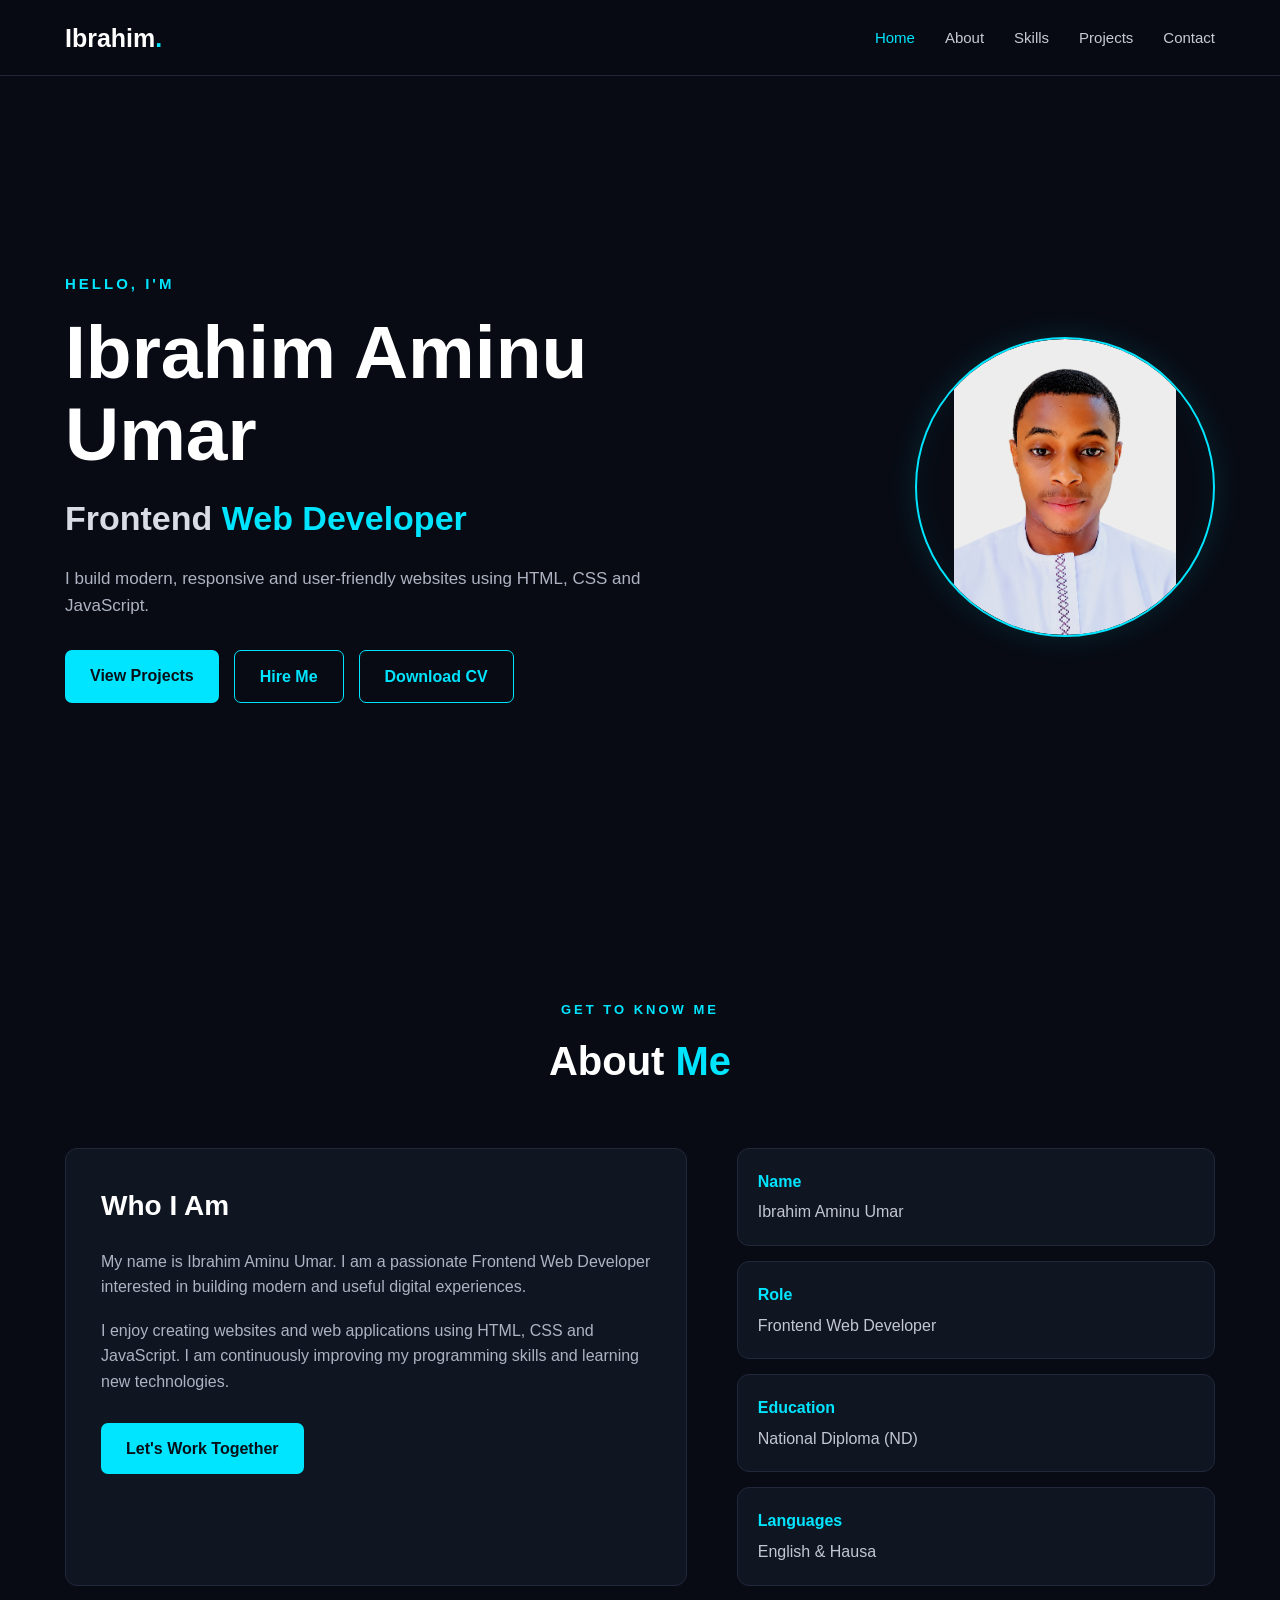
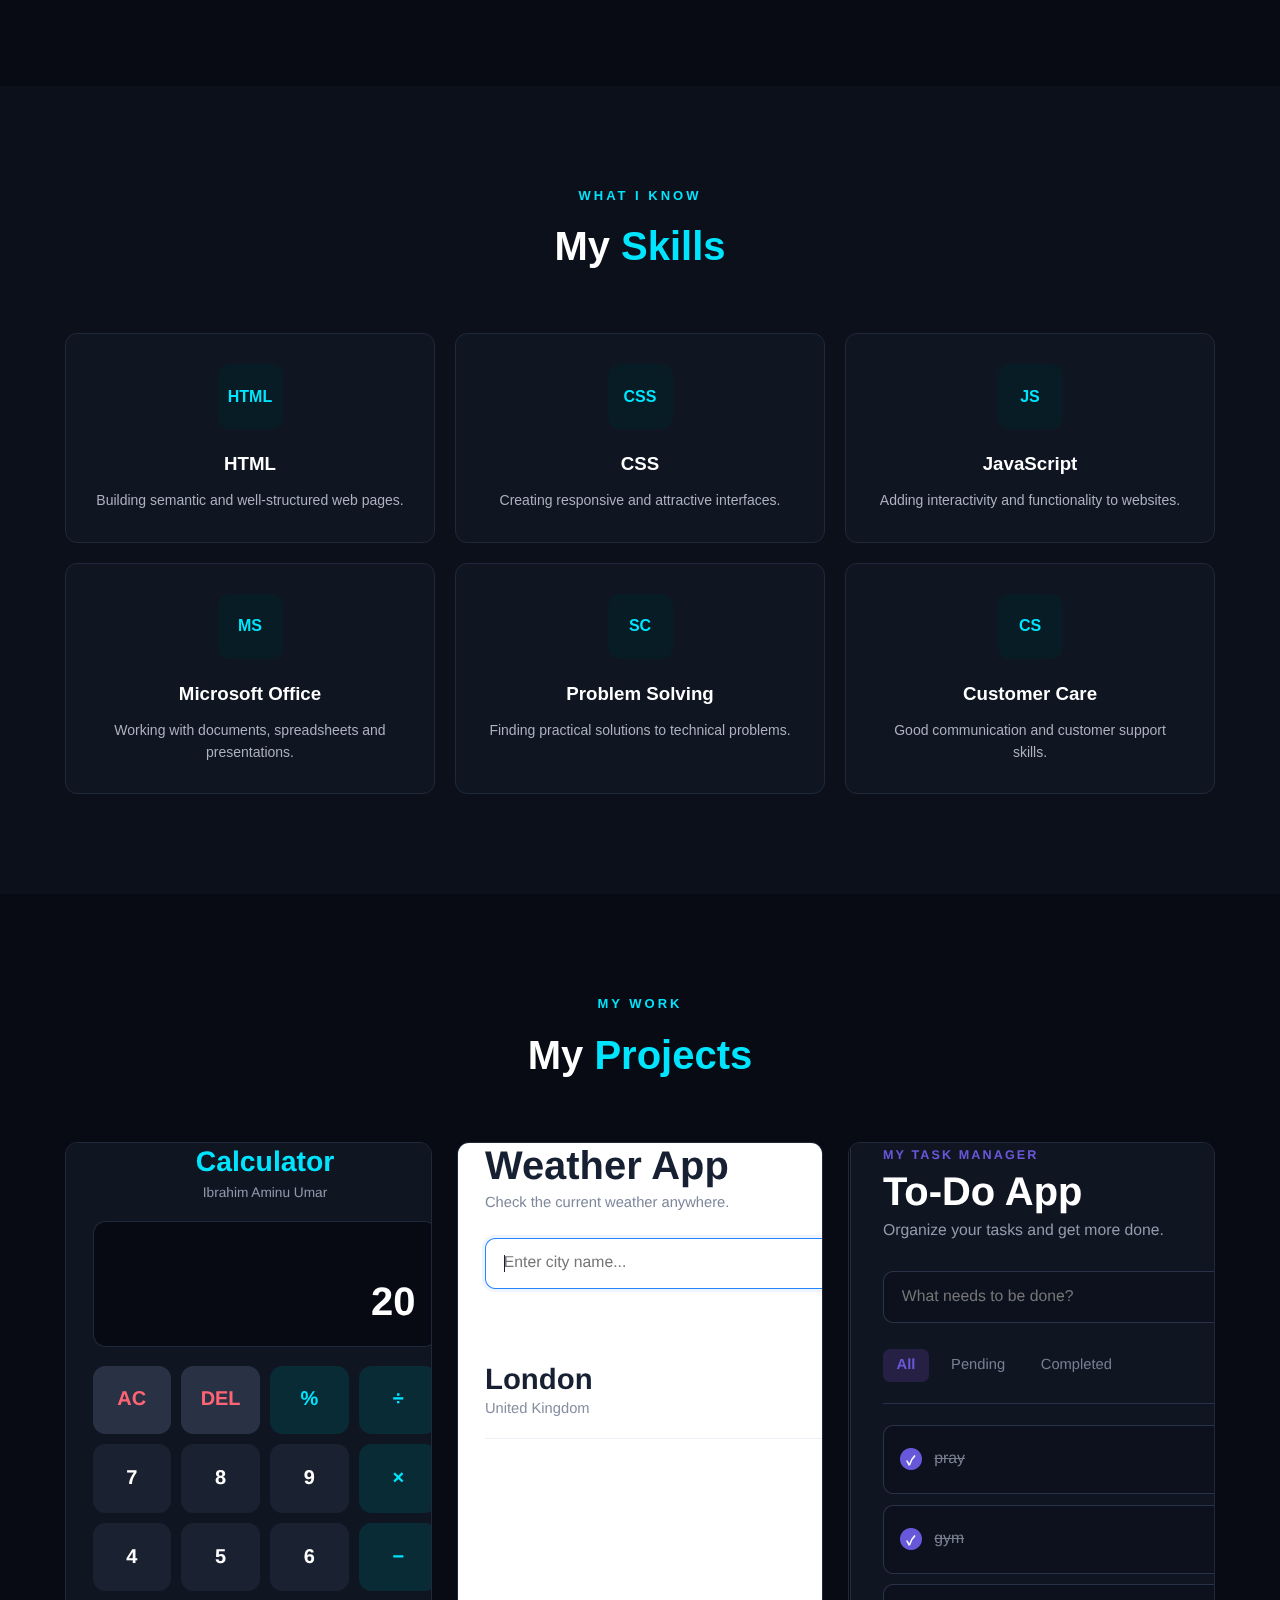
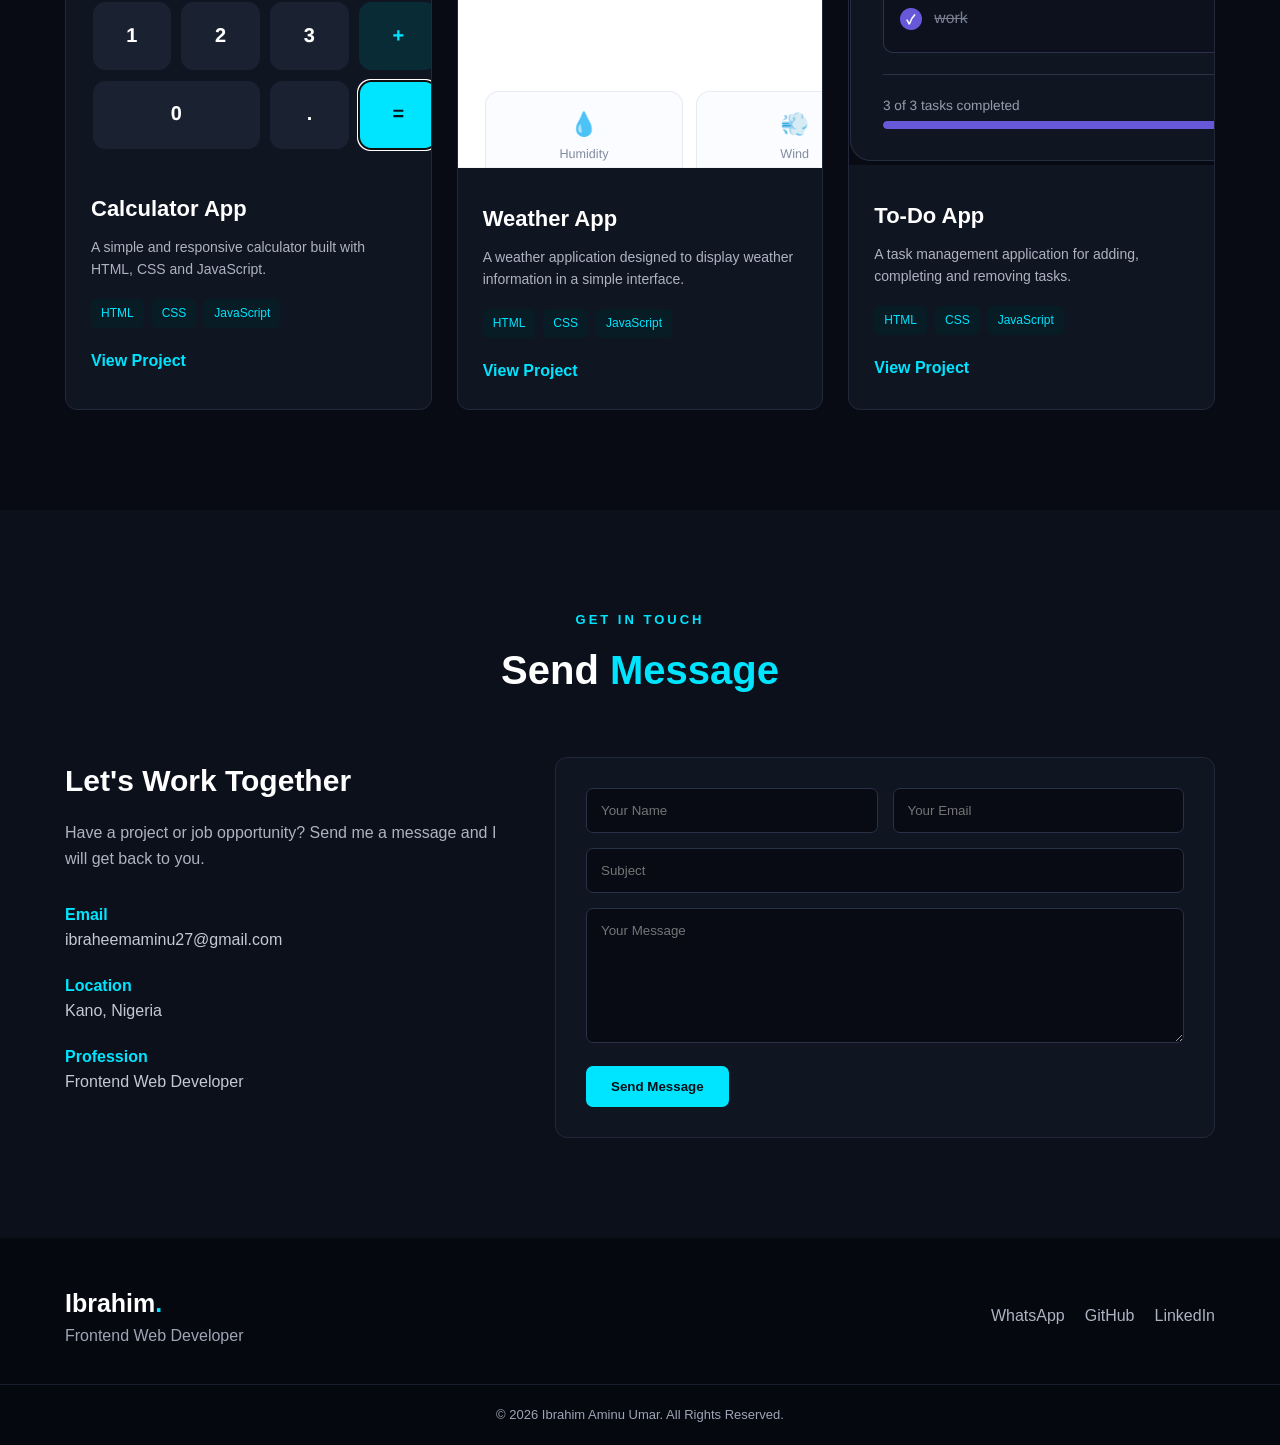
==== index.html @ 27d62e12 "Add ibrahim portfolio and projects" ====
<!DOCTYPE html>
<html lang="en">
<head>
    <meta charset="UTF-8">
    <meta name="viewport" content="width=device-width, initial-scale=1.0">

    <title>Ibrahim Aminu Umar | Frontend Web Developer</title>

    <link rel="stylesheet" href="style.css">
</head>

<body>

    <!-- ================= HEADER ================= -->
    <header class="header">
        <div class="container nav-container">

            <a href="#home" class="logo">
                Ibrahim<span>.</span>
            </a>

            <nav class="navbar" id="navbar">
                <a href="#home" class="active">Home</a>
                <a href="#about">About</a>
                <a href="#skills">Skills</a>
                <a href="#projects">Projects</a>
                <a href="#contact">Contact</a>
            </nav>

            <button class="menu-btn" id="menuBtn">
                ☰
            </button>

        </div>
    </header>


    <!-- ================= HOME ================= -->
    <section class="hero" id="home">

        <div class="container hero-content">

            <div class="hero-text">

                <p class="small-title">HELLO, I'M</p>

                <h1>
                    Ibrahim Aminu Umar
                </h1>

                <h2>
                    Frontend <span>Web Developer</span>
                </h2>

                <p class="hero-description">
                    I build modern, responsive and user-friendly websites
                    using HTML, CSS and JavaScript.
                </p>

                <div class="hero-buttons">
                    <a href="#projects" class="btn primary-btn">
                        View Projects
                    </a>

                    <a href="#contact" class="btn secondary-btn">
                        Hire Me
                    </a>
                    <a href="Ibrahim-Aminu-Umar-CV.pdf" class="btn secondary-btn"download>Download CV</a>
                </div>

            </div>

            <div class="hero-image">
                <div class="profile-circle">
                <img src="images/profile.jpg" alt="ibrahim Aminu Umar">
                </div>
            </div>

        </div>

    </section>


    <!-- ================= ABOUT ================= -->
    <section class="section" id="about">

        <div class="container">

            <div class="section-title">
                <p>GET TO KNOW ME</p>
                <h2>About <span>Me</span></h2>
            </div>

            <div class="about-content">

                <div class="about-card">
                    <h3>Who I Am</h3>

                    <p>
                        My name is Ibrahim Aminu Umar. I am a passionate
                        Frontend Web Developer interested in building
                        modern and useful digital experiences.
                    </p>

                    <p>
                        I enjoy creating websites and web applications
                        using HTML, CSS and JavaScript. I am continuously
                        improving my programming skills and learning
                        new technologies.
                    </p>

                    <a href="#contact" class="btn primary-btn">
                        Let's Work Together
                    </a>
                </div>


                <div class="about-info">

                    <div class="info-box">
                        <h4>Name</h4>
                        <p>Ibrahim Aminu Umar</p>
                    </div>

                    <div class="info-box">
                        <h4>Role</h4>
                        <p>Frontend Web Developer</p>
                    </div>

                    <div class="info-box">
                        <h4>Education</h4>
                        <p>National Diploma (ND)</p>
                    </div>

                    <div class="info-box">
                        <h4>Languages</h4>
                        <p>English & Hausa</p>
                    </div>

                </div>

            </div>

        </div>

    </section>


    <!-- ================= SKILLS ================= -->
    <section class="section skills-section" id="skills">

        <div class="container">

            <div class="section-title">
                <p>WHAT I KNOW</p>
                <h2>My <span>Skills</span></h2>
            </div>


            <div class="skills-grid">

                <div class="skill-card">
                    <div class="skill-icon">HTML</div>
                    <h3>HTML</h3>
                    <p>
                        Building semantic and well-structured web pages.
                    </p>
                </div>


                <div class="skill-card">
                    <div class="skill-icon">CSS</div>
                    <h3>CSS</h3>
                    <p>
                        Creating responsive and attractive interfaces.
                    </p>
                </div>


                <div class="skill-card">
                    <div class="skill-icon">JS</div>
                    <h3>JavaScript</h3>
                    <p>
                        Adding interactivity and functionality to websites.
                    </p>
                </div>


                <div class="skill-card">
                    <div class="skill-icon">MS</div>
                    <h3>Microsoft Office</h3>
                    <p>
                        Working with documents, spreadsheets and presentations.
                    </p>
                </div>


                <div class="skill-card">
                    <div class="skill-icon">SC</div>
                    <h3>Problem Solving</h3>
                    <p>
                        Finding practical solutions to technical problems.
                    </p>
                </div>


                <div class="skill-card">
                    <div class="skill-icon">CS</div>
                    <h3>Customer Care</h3>
                    <p>
                        Good communication and customer support skills.
                    </p>
                </div>

            </div>

        </div>

    </section>


    <!-- ================= PROJECTS ================= -->
    <section class="section" id="projects">

        <div class="container">

            <div class="section-title">
                <p>MY WORK</p>
                <h2>My <span>Projects</span></h2>
            </div>


            <div class="projects-grid">

                <!-- Calculator -->
                <div class="project-card">

                    <div class="project-images">
                        <img src="images/calculator.png" alt="Calculator App">
                    </div>

                    <div class="project-content">

                        <h3>Calculator App</h3>

                        <p>
                            A simple and responsive calculator built
                            with HTML, CSS and JavaScript.
                        </p>

                        <div class="project-tech">
                            <span>HTML</span>
                            <span>CSS</span>
                            <span>JavaScript</span>
                        </div>

                        <a href="calculator/index.html" class="project-link">View Project</a>

                    </div>

                </div>


                <!-- Weather -->
                <div class="project-card">

                    <div class="project-images">
                        <img src="images/weather.png" alt="Weather App">
                    </div>

                    <div class="project-content">

                        <h3>Weather App</h3>

                        <p>
                            A weather application designed to display
                            weather information in a simple interface.
                        </p>

                        <div class="project-tech">
                            <span>HTML</span>
                            <span>CSS</span>
                            <span>JavaScript</span>
                        </div>

                        <a href="Weather App/index.html" class="project-link">View Project</a>

                    </div>

                </div>


                <!-- Todo -->
                <div class="project-card">

                    <div class="project-images">
                        <img src="images/todo.png" alt="To-Do App">
                    </div>

                    <div class="project-content">

                        <h3>To-Do App</h3>

                        <p>
                            A task management application for adding,
                            completing and removing tasks.
                        </p>

                        <div class="project-tech">
                            <span>HTML</span>
                            <span>CSS</span>
                            <span>JavaScript</span>
                        </div>

                        <a href="todo/index.html" class="project-link">View Project</a>
                        </a>

                    </div>

                </div>

            </div>

        </div>

    </section>


    <!-- ================= CONTACT ================= -->
    <section class="section contact-section" id="contact">

        <div class="container">

            <div class="section-title">
                <p>GET IN TOUCH</p>
                <h2>Send <span>Message</span></h2>
            </div>


            <div class="contact-content">

                <div class="contact-info">

                    <h3>Let's Work Together</h3>

                    <p>
                        Have a project or job opportunity?
                        Send me a message and I will get back to you.
                    </p>


                    <div class="contact-item">
                        <strong>Email</strong>
                        <span>ibraheemaminu27@gmail.com</span>
                    </div>


                    <div class="contact-item">
                        <strong>Location</strong>
                        <span>Kano, Nigeria</span>
                    </div>


                    <div class="contact-item">
                        <strong>Profession</strong>
                        <span>Frontend Web Developer</span>
                    </div>

                </div>


                <form
                    class="contact-form"
                    action="https://formsubmit.co/ibraheemaminu27@gmail.com"
                    method="POST"
                >

                    <input
                        type="hidden"
                        name="_subject"
                        value="New Portfolio Message"
                    >

                    <input
                        type="hidden"
                        name="_captcha"
                        value="false"
                    >

                    <input
                        type="hidden"
                        name="_template"
                        value="table"
                    >


                    <div class="input-group">

                        <input
                            type="text"
                            name="name"
                            placeholder="Your Name"
                            required
                        >

                        <input
                            type="email"
                            name="email"
                            placeholder="Your Email"
                            required
                        >

                    </div>


                    <input
                        type="text"
                        name="subject"
                        placeholder="Subject"
                        required
                    >


                    <textarea
                        name="message"
                        rows="7"
                        placeholder="Your Message"
                        required
                    ></textarea>


                    <button
                        type="submit"
                        class="btn primary-btn"
                    >
                        Send Message
                    </button>

                </form>

            </div>

        </div>

    </section>


    <!-- ================= FOOTER ================= -->
    <footer class="footer">

        <div class="container footer-content">

            <div>
                <h3>Ibrahim<span>.</span></h3>
                <p>Frontend Web Developer</p>
            </div>


            <div class="social-links">

                <a href="https://wa.me/2349011242002" target="_blank" rel="nooper noreferrer" aria-label="WhatsApp">WhatsApp</a>
                </a>

                <a href="#" aria-label="GitHub">
                    GitHub
                </a>

                <a href="#" aria-label="LinkedIn">
                    LinkedIn
                </a>

            </div>

        </div>


        <div class="copyright">
            <p>
                © <span id="year"></span>
                Ibrahim Aminu Umar. All Rights Reserved.
            </p>
        </div>

    </footer>


    <script src="script.js"></script>

</body>
</html>
---- style.css ----
/* =========================
   RESET
========================= */

* {
    margin: 0;
    padding: 0;
    box-sizing: border-box;
}

html {
    scroll-behavior: smooth;
}

body {
    font-family: Arial, Helvetica, sans-serif;
    background: #080b14;
    color: #ffffff;
    line-height: 1.6;
}

a {
    text-decoration: none;
    color: inherit;
}

ul {
    list-style: none;
}

.container {
    width: 90%;
    max-width: 1150px;
    margin: auto;
}


/* =========================
   HEADER
========================= */

.header {
    position: fixed;
    top: 0;
    left: 0;
    width: 100%;
    z-index: 1000;

    background: rgba(8, 11, 20, 0.95);
    border-bottom: 1px solid #202637;
}

.nav-container {
    height: 75px;

    display: flex;
    align-items: center;
    justify-content: space-between;
}

.logo {
    font-size: 25px;
    font-weight: bold;
}

.logo span,
.footer h3 span {
    color: #00e5ff;
}

.navbar {
    display: flex;
    gap: 30px;
}

.navbar a {
    color: #c7cad4;
    font-size: 15px;

    transition: 0.3s;
}

.navbar a:hover,
.navbar a.active {
    color: #00e5ff;
}

.menu-btn {
    display: none;

    border: none;
    background: transparent;
    color: white;

    font-size: 28px;
    cursor: pointer;
}


/* =========================
   HERO
========================= */

.hero {
    min-height: 100vh;

    display: flex;
    align-items: center;

    padding-top: 75px;
}

.hero-content {
    display: flex;
    align-items: center;
    justify-content: space-between;
    gap: 50px;
}

.hero-text {
    max-width: 650px;
}

.small-title {
    color: #00e5ff;
    font-size: 15px;
    font-weight: bold;
    letter-spacing: 3px;

    margin-bottom: 15px;
}

.hero h1 {
    font-size: clamp(40px, 7vw, 75px);
    line-height: 1.1;

    margin-bottom: 15px;
}

.hero h2 {
    font-size: clamp(22px, 4vw, 34px);
    color: #d9dce5;

    margin-bottom: 20px;
}

.hero h2 span {
    color: #00e5ff;
}

.hero-description {
    color: #aeb3c2;
    font-size: 17px;

    max-width: 580px;

    margin-bottom: 30px;
}

.hero-buttons {
    display: flex;
    gap: 15px;
    flex-wrap: wrap;
}

.btn {
    display: inline-block;

    padding: 13px 25px;

    border-radius: 7px;

    font-weight: bold;

    transition: 0.3s;
}

.primary-btn {
    background: #00e5ff;
    color: #071018;
}

.primary-btn:hover {
    transform: translateY(-3px);
    box-shadow: 0 10px 30px rgba(0, 229, 255, 0.2);
}

.secondary-btn {
    border: 1px solid #00e5ff;
    color: #00e5ff;
}

.secondary-btn:hover {
    background: #00e5ff;
    color: #071018;
}


/* =========================
   PROFILE
========================= */

.hero-image {
    display: flex;
    justify-content: center;
    align-items: center;
}

.profile-circle {
    overflow: hidden;
    width: 300px;
    height: 300px;

    border-radius: 50%;

    border: 2px solid #00e5ff;

    display: flex;
    justify-content: center;
    align-items: center;

    box-shadow:
        0 0 30px rgba(0, 229, 255, 0.12),
        inset 0 0 30px rgba(0, 229, 255, 0.05);
}

.profile-circle span {
    font-size: 65px;
    font-weight: bold;
    color: #00e5ff;
}

.profile-circle img {
    width: 100%;
    height: 100%;
    object-fit: contain;
    border-radius: 50%;
    display: block;
}


/* =========================
   SECTIONS
========================= */

.section {
    padding: 100px 0;
}

.section-title {
    text-align: center;
    margin-bottom: 55px;
}

.section-title p {
    color: #00e5ff;
    font-size: 13px;
    font-weight: bold;
    letter-spacing: 3px;

    margin-bottom: 8px;
}

.section-title h2 {
    font-size: 40px;
}

.section-title h2 span {
    color: #00e5ff;
}


/* =========================
   ABOUT
========================= */

.about-content {
    display: grid;
    grid-template-columns: 1.3fr 1fr;
    gap: 50px;
}

.about-card,
.info-box {
    background: #101522;

    border: 1px solid #20283a;

    border-radius: 12px;
}

.about-card {
    padding: 35px;
}

.about-card h3 {
    font-size: 28px;
    margin-bottom: 20px;
}

.about-card p {
    color: #adb3c2;
    margin-bottom: 18px;
}

.about-card .btn {
    margin-top: 10px;
}

.about-info {
    display: grid;
    gap: 15px;
}

.info-box {
    padding: 20px;
}

.info-box h4 {
    color: #00e5ff;
    margin-bottom: 5px;
}

.info-box p {
    color: #c3c7d1;
}


/* =========================
   SKILLS
========================= */

.skills-section {
    background: #0c101b;
}

.skills-grid {
    display: grid;

    grid-template-columns: repeat(3, 1fr);

    gap: 20px;
}

.skill-card {
    background: #101522;

    border: 1px solid #20283a;

    border-radius: 12px;

    padding: 30px;

    text-align: center;

    transition: 0.3s;
}

.skill-card:hover {
    transform: translateY(-7px);
    border-color: #00e5ff;
}

.skill-icon {
    width: 65px;
    height: 65px;

    margin: 0 auto 20px;

    display: flex;
    align-items: center;
    justify-content: center;

    border-radius: 12px;

    background: #071c24;

    color: #00e5ff;

    font-weight: bold;
}

.skill-card h3 {
    margin-bottom: 10px;
}

.skill-card p {
    color: #aeb3c2;
    font-size: 14px;
}


/* =========================
   PROJECTS
========================= */

.projects-grid {
    display: grid;

    grid-template-columns: repeat(3, 1fr);

    gap: 25px;
}

.project-card {
    overflow: hidden;

    background: #101522;

    border: 1px solid #20283a;

    border-radius: 12px;

    transition: 0.3s;
}

.project-card:hover {
    transform: translateY(-7px);
    border-color: #00e5ff;
}

.project-image {
    height: 190px;
    overflow: hidden;
    border-radius: 12px;

    display: flex;
    align-items: center;
    justify-content: center;

    background: #111b2a;

    border-bottom: 1px solid #20283a;
}

.project-image span {
    color: #00e5ff;
    font-size: 22px;
    font-weight: bold;
}

.project-image img{
    width: 100%;
    height: 100%;
    object-fit: cover;
    display:block;
}

.weather-preview {
    background: #10202b;
}

.todo-preview {
    background: #151b2b;
}

.project-content {
    padding: 25px;
}

.project-content h3 {
    font-size: 22px;
    margin-bottom: 10px;
}

.project-content p {
    color: #aeb3c2;
    font-size: 14px;

    margin-bottom: 18px;
}

.project-tech {
    display: flex;
    gap: 8px;
    flex-wrap: wrap;

    margin-bottom: 20px;
}

.project-tech span {
    background: #071c24;
    color: #00e5ff;

    padding: 5px 10px;

    border-radius: 5px;

    font-size: 12px;
}

.project-link {
    color: #00e5ff;
    font-weight: bold;
}


/* =========================
   CONTACT
========================= */

.contact-section {
    background: #0c101b;
}

.contact-content {
    display: grid;

    grid-template-columns: 0.8fr 1.2fr;

    gap: 50px;
}

.contact-info h3 {
    font-size: 30px;
    margin-bottom: 15px;
}

.contact-info > p {
    color: #aeb3c2;
    margin-bottom: 30px;
}

.contact-item {
    margin-bottom: 20px;
}

.contact-item strong {
    display: block;
    color: #00e5ff;
}

.contact-item span {
    color: #c5c9d3;
}

.contact-form {
    background: #101522;

    border: 1px solid #20283a;

    padding: 30px;

    border-radius: 12px;
}

.input-group {
    display: grid;
    grid-template-columns: 1fr 1fr;
    gap: 15px;
}

.contact-form input,
.contact-form textarea {
    width: 100%;

    background: #080b14;

    color: white;

    border: 1px solid #283146;

    outline: none;

    border-radius: 7px;

    padding: 14px;

    margin-bottom: 15px;

    font-family: inherit;
}

.contact-form input:focus,
.contact-form textarea:focus {
    border-color: #00e5ff;
}

.contact-form textarea {
    resize: vertical;
}

.contact-form button {
    border: none;
    cursor: pointer;
}


/* =========================
   FOOTER
========================= */

.footer {
    padding-top: 45px;

    background: #060810;
}

.footer-content {
    display: flex;

    justify-content: space-between;

    align-items: center;

    gap: 30px;

    padding-bottom: 35px;
}

.footer h3 {
    font-size: 25px;
}

.footer p {
    color: #9fa5b4;
}

.social-links {
    display: flex;
    gap: 20px;
}

.social-links a {
    color: #aeb3c2;
    transition: 0.3s;
}

.social-links a:hover {
    color: #00e5ff;
}

.copyright {
    text-align: center;

    border-top: 1px solid #171d2b;

    padding: 20px;
}

.copyright p {
    font-size: 13px;
}


/* =========================
   RESPONSIVE
========================= */

@media (max-width: 900px) {

    .hero-content {
        flex-direction: column;
        text-align: center;
    }

    .hero-buttons {
        justify-content: center;
    }

    .profile-circle {
        width: 230px;
        height: 230px;
    }

    .profile-circle span {
        font-size: 50px;
    }

    .about-content {
        grid-template-columns: 1fr;
    }

    .skills-grid,
    .projects-grid {
        grid-template-columns: repeat(2, 1fr);
    }

    .contact-content {
        grid-template-columns: 1fr;
    }

}


@media (max-width: 650px) {

    .navbar {
        position: absolute;

        top: 75px;
        left: 0;

        width: 100%;

        display: none;

        flex-direction: column;

        gap: 0;

        background: #080b14;

        border-bottom: 1px solid #202637;
    }

    .navbar.show {
        display: flex;
    }

    .navbar a {
        padding: 15px 5%;

        border-top: 1px solid #171d2b;
    }

    .menu-btn {
        display: block;
    }

    .skills-grid,
    .projects-grid {
        grid-template-columns: 1fr;
    }

    .input-group {
        grid-template-columns: 1fr;
        gap: 0;
    }

    .footer-content {
        flex-direction: column;
        text-align: center;
    }

    .section {
        padding: 80px 0;
    }

    .section-title h2 {
        font-size: 32px;
    }

}
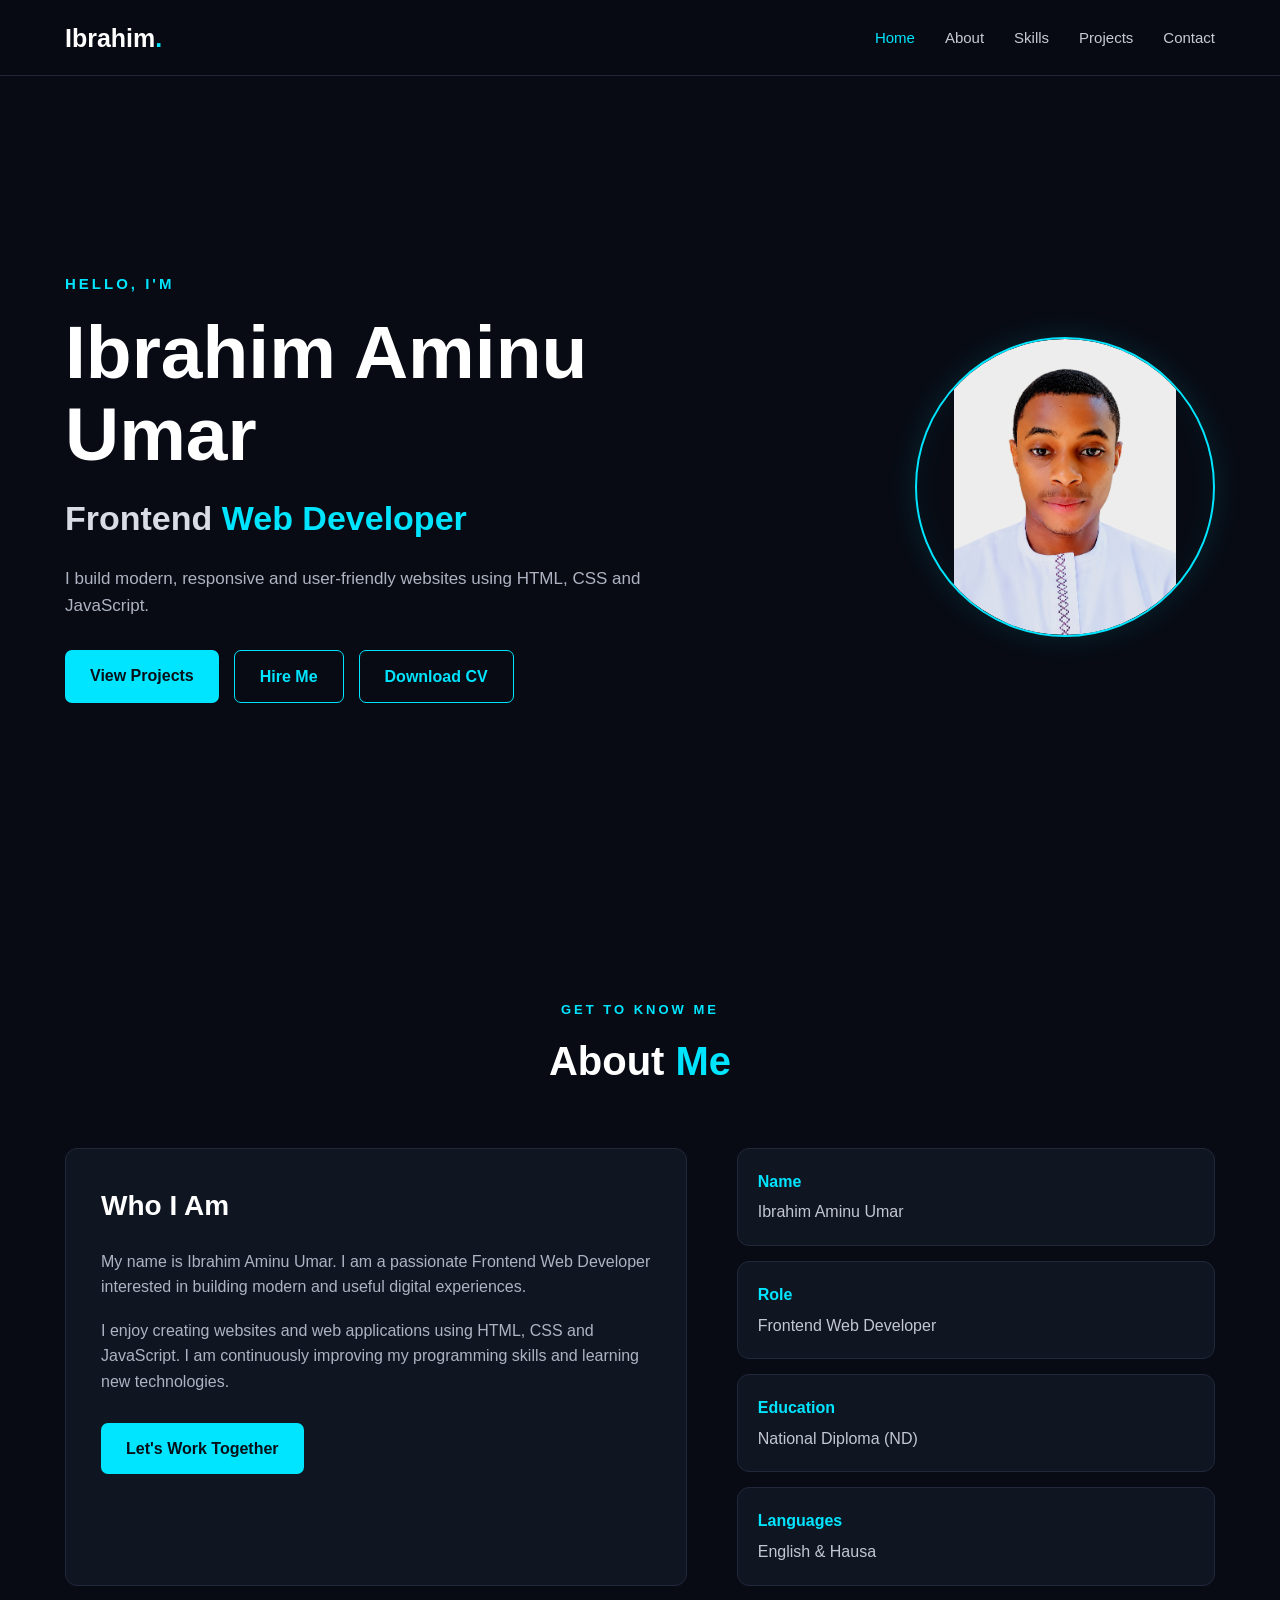
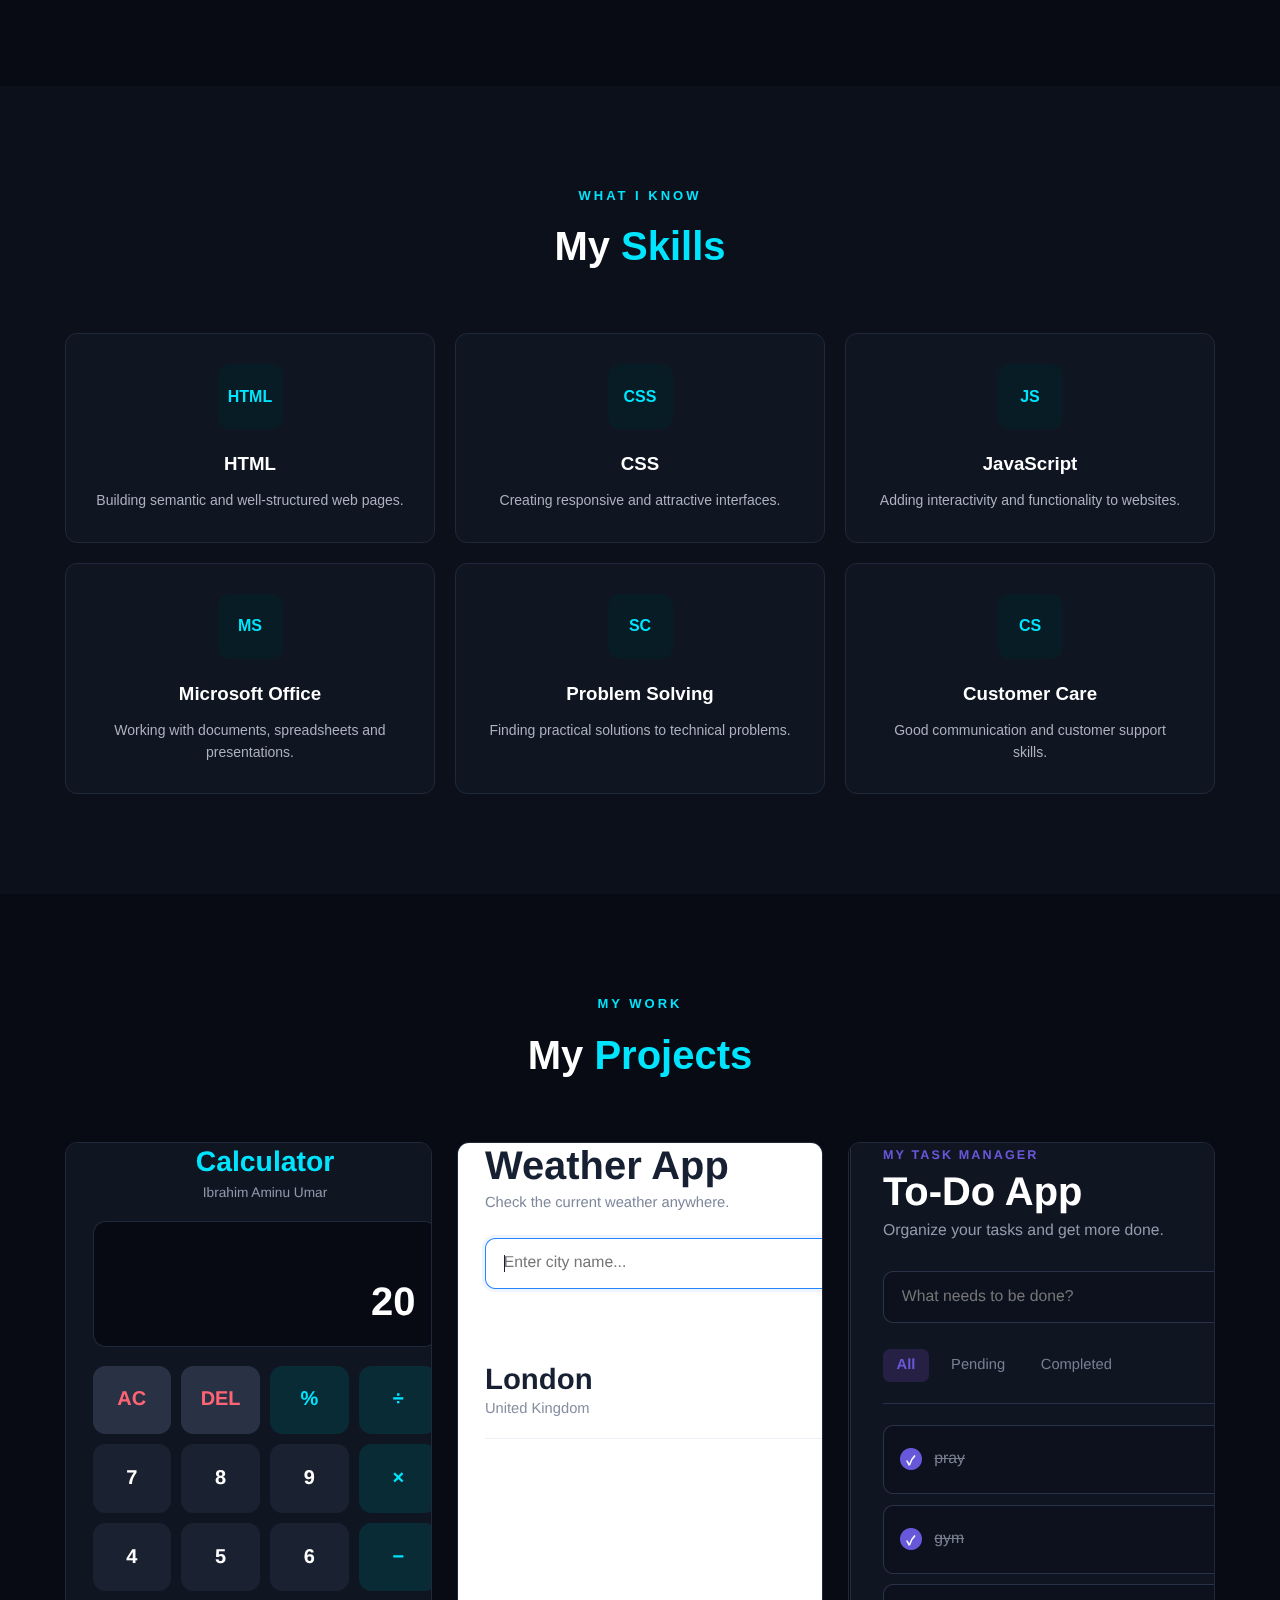
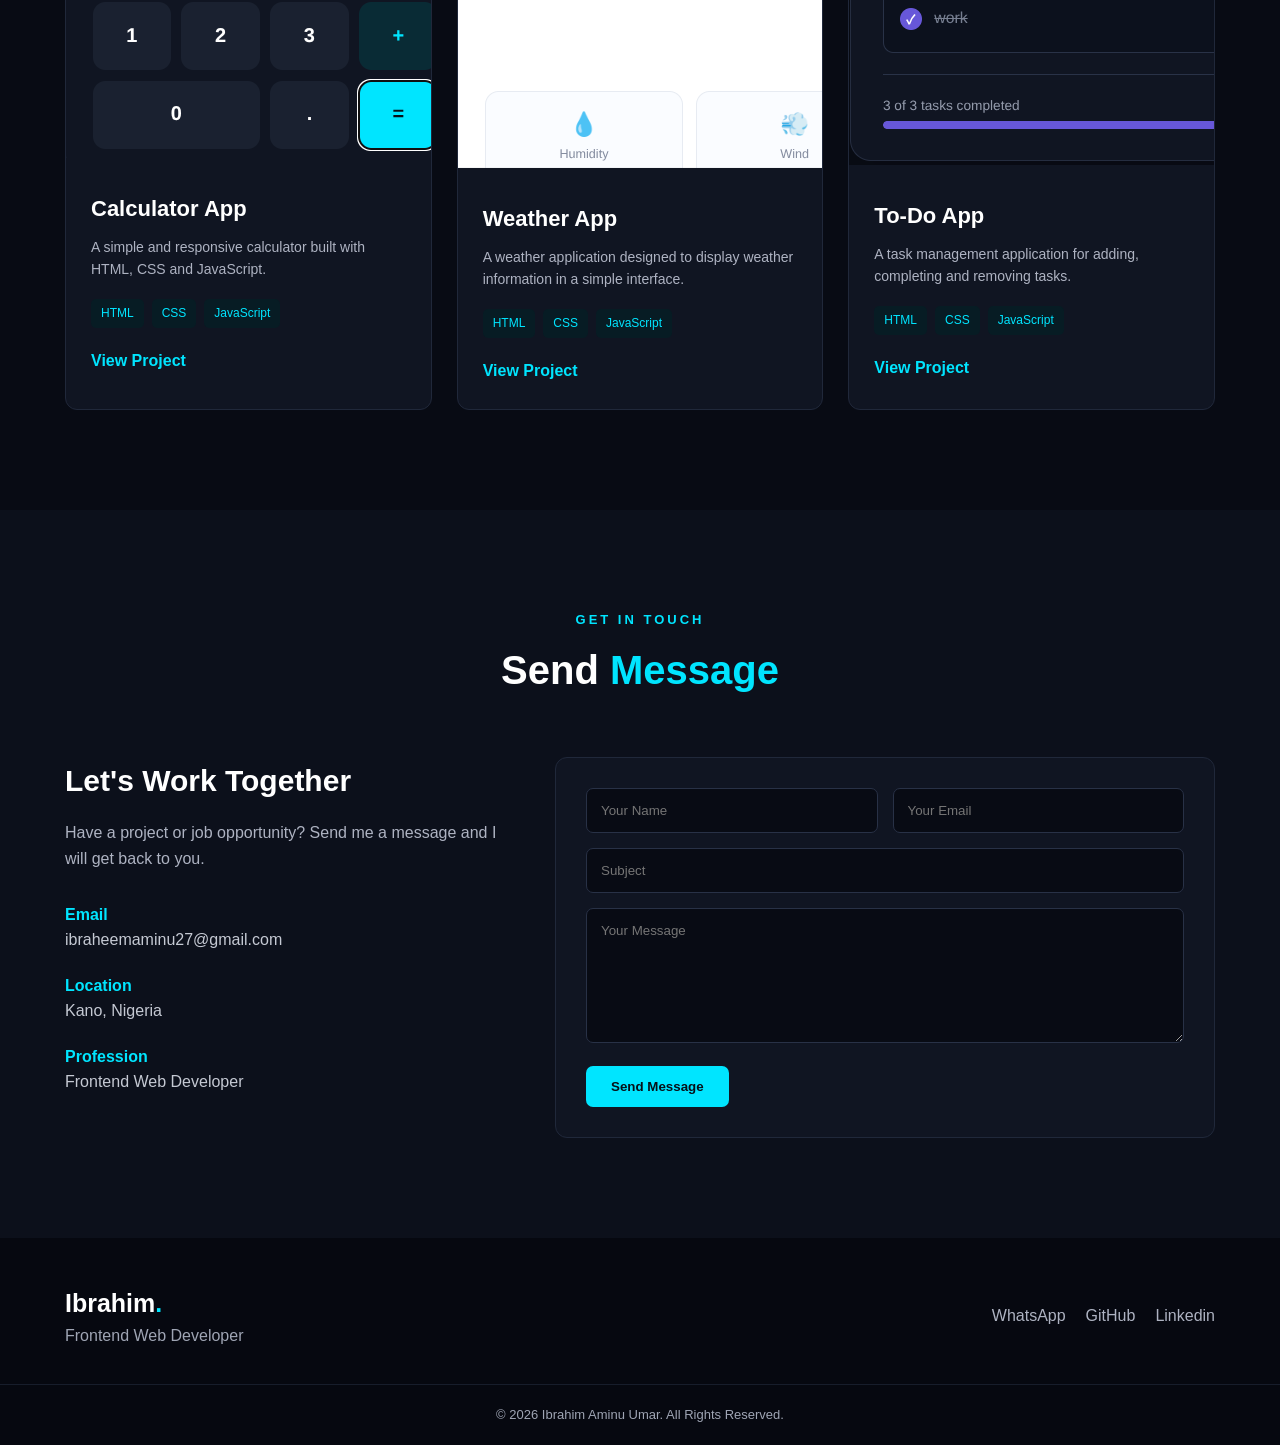
==== commit 9f779a5f: "Linkedin" ====
--- a/index.html
+++ b/index.html
@@ -283,7 +283,7 @@
                             <span>JavaScript</span>
                         </div>
 
-                        <a href="Weather App/index.html" class="project-link">View Project</a>
+                        <a href="weather/index.html" class="project-link">View Project</a>
 
                     </div>
 
@@ -465,9 +465,7 @@
                     GitHub
                 </a>
 
-                <a href="#" aria-label="LinkedIn">
-                    LinkedIn
-                </a>
+                <a href="https://www.linkedin.com/in/ibrahim-aminu-umar-115bb9429/" target="_blank"> Linkedin </a>
 
             </div>
 
